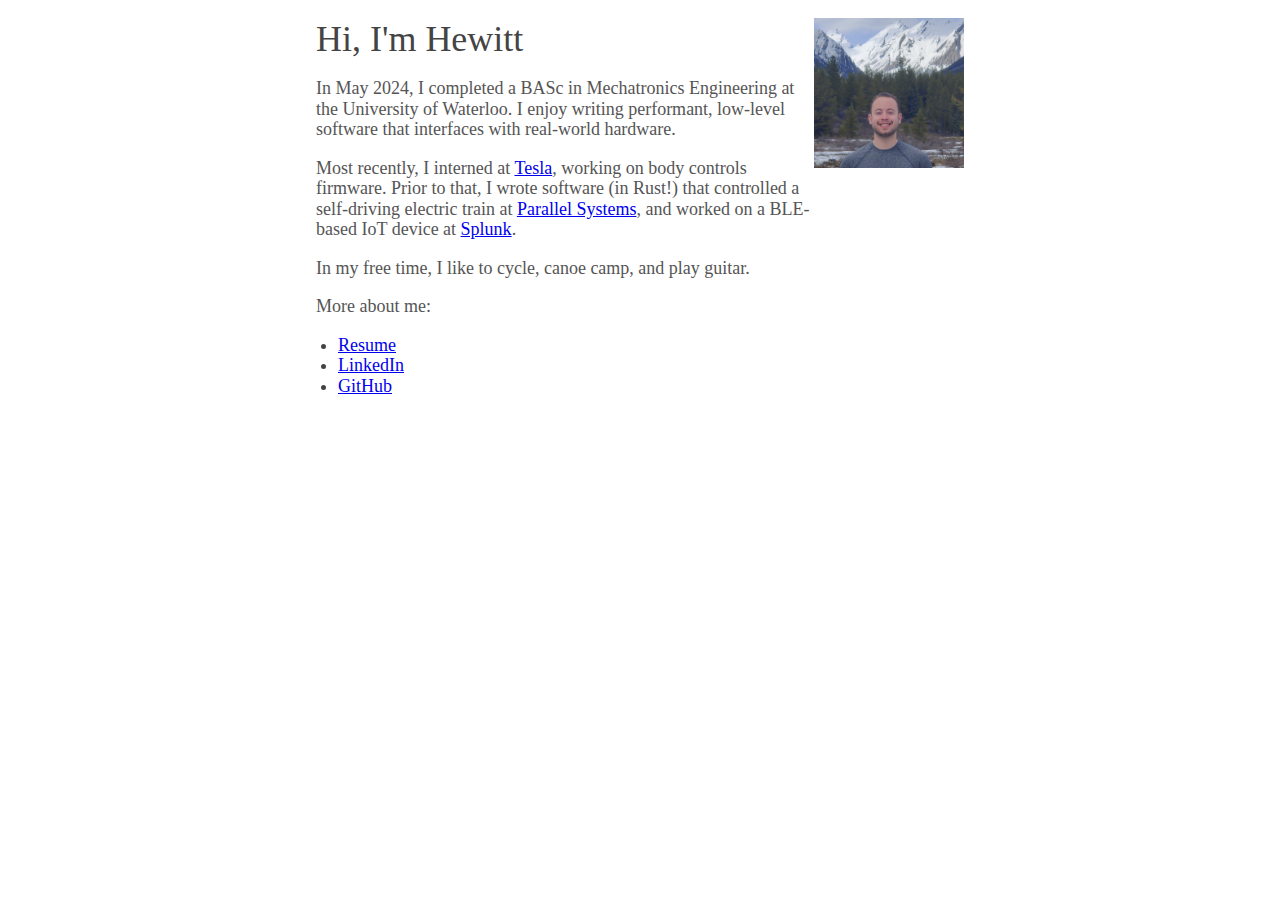
==== index.html @ 0e865435 "graduate" ====
<!doctype html>
<html lang="en">
<head>
<meta charset="UTF-8">
<title>Hewitt McGaughey</title>
<link rel="icon" type="image/png" href="/favicon.ico"/>
<link rel="stylesheet" href="css/splendor.css">
</head>
<body>
    <div class="container">
        <div class="text-content">
            <h3>Hi, I'm Hewitt</h3>
            <p>In May 2024, I completed a BASc in Mechatronics Engineering at the
                University of Waterloo. I enjoy writing performant, low-level software that interfaces with real-world
                hardware.</p>
            <p>Most recently, I interned at <a href="https://www.tesla.com/">Tesla</a>, working on body controls firmware.
                Prior to that, I wrote software (in Rust!) that controlled a self-driving electric train at 
                <a href="https://moveparallel.com/">Parallel Systems</a>, and worked on a BLE-based IoT device at 
                <a href="https://www.splunk.com/">Splunk</a>.</p>
            <p>In my free time, I like to cycle, canoe camp, and play guitar.</p>
            <p>More about me:</p>
            <ul>
                <li><a href="/assets/Hewitt McGaughey Resume.pdf">Resume</a></li>
                <li><a href="https://www.linkedin.com/in/hmcgaughey/">LinkedIn</a></li>
                <li><a href="https://github.com/hewittmcg">GitHub</a></li>
            </ul>
        </div>
        <img src="/assets/me_banff.jpg" alt="Hewitt McGaughey" width="150" height="150">
    </div>

    <!-- <h4>Work Experience</h4>
    <h4>Projects</h4>
    <h4>Education</h4> -->
</body>
</html>
---- css/splendor.css ----
p,
.splendor-p {
  font-size: 1rem;
  margin-bottom: 1.3rem;
}

h1,
.splendor-h1,
h2,
.splendor-h2,
h3,
.splendor-h3,
h4,
.splendor-h4 {
  margin: 1.414rem 0 .5rem;
  font-weight: inherit;
}

h1,
.splendor-h1 {
  margin: 1rem auto 1rem;
  font-size: 3.998rem;
}

h2,
.splendor-h2 {
  margin: 1rem auto 1rem;
  font-size: 2.827rem;
}

h3,
.splendor-h3 {
  margin: 1rem auto 1rem;
  font-size: 1.999rem;
}

h4,
.splendor-h4 {
  margin: 1rem auto 1rem;
  font-size: 1.414rem;
}

h5,
.splendor-h5 {
  margin: 1rem auto 1rem;
  font-size: 1.121rem;
}

h6,
.splendor-h6 {
  margin: 1rem auto 1rem;
  font-size: .88rem;
}

small,
.splendor-small {
  margin: 1rem auto 1rem;
  font-size: .707em;
}

/* https://github.com/mrmrs/fluidity */

img,
canvas,
iframe,
video,
svg,
select,
textarea {
  max-width: 100%;
}

@import url(http://fonts.googleapis.com/css?family=Merriweather:300italic,300);

html {
  font-size: 18px;
  max-width: 100%;
}

body {
  color: #444;
  font-family: 'Merriweather', Georgia, serif;
  margin: 0;
  max-width: 100%;
}

p,
* {
  max-width: 36rem;
}

ul {
  margin: 1rem auto 1rem;
}

li {
  margin-left: -1rem;
  line-height: 1.141;
}

p {
  color: #555;
  height: auto;
  line-height: 1.141;
  margin: 1rem auto 1rem;
}

.container {
  margin: 0 auto 0;
  display: flex;
  align-items: start;
  max-width: 36rem; /* Max combined width for the container and its contents */
}
.container img {
  padding-top: 1rem;
  max-width: 150px; 
  height: auto;
}
.text-content {
  flex: 1;
}
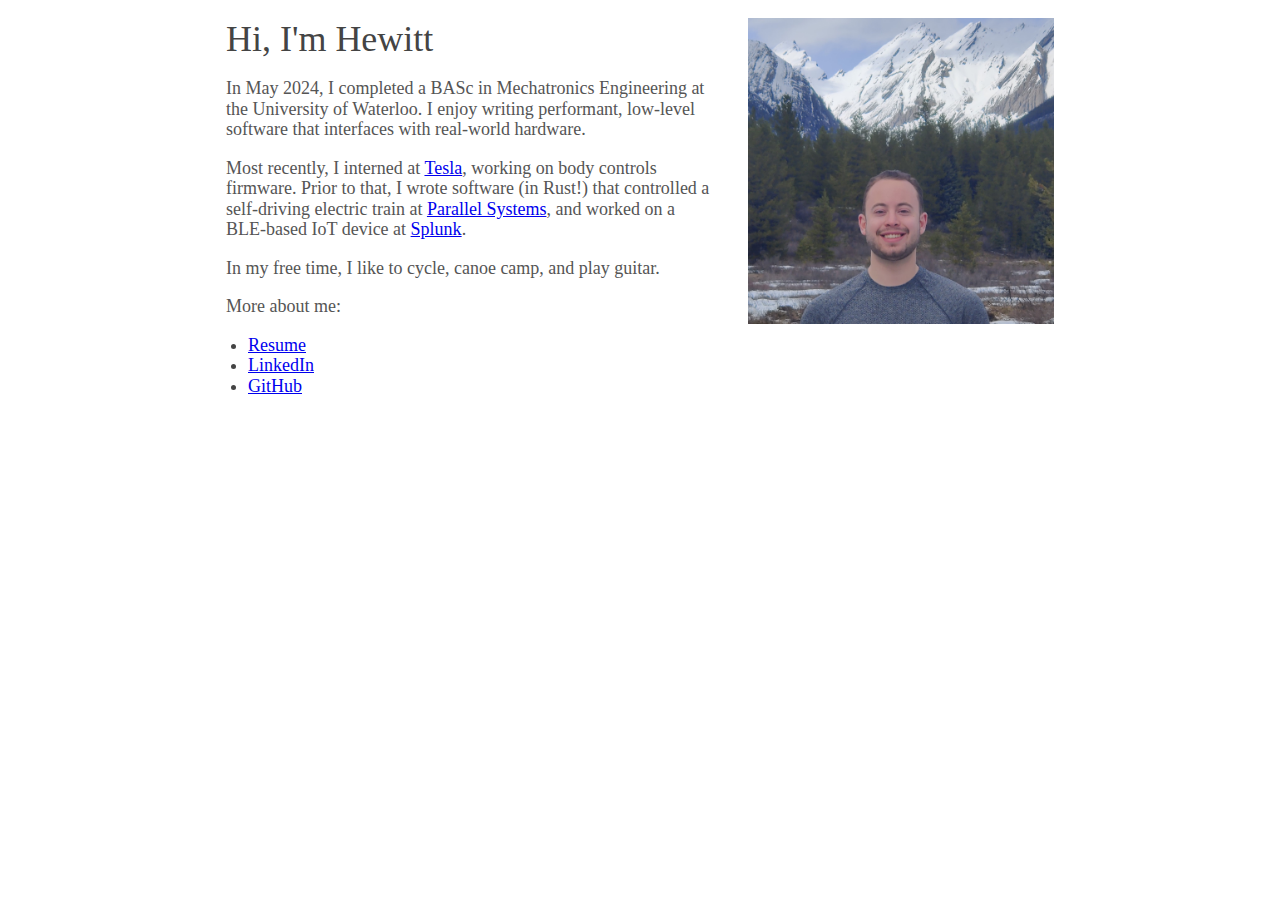
==== commit 333b1c25: "improve formatting" ====
--- a/index.html
+++ b/index.html
@@ -25,7 +25,7 @@
                 <li><a href="https://github.com/hewittmcg">GitHub</a></li>
             </ul>
         </div>
-        <img src="/assets/me_banff.jpg" alt="Hewitt McGaughey" width="150" height="150">
+        <img src="/assets/me_banff.jpg" alt="Hewitt McGaughey">
     </div>
 
     <!-- <h4>Work Experience</h4>
--- a/css/splendor.css
+++ b/css/splendor.css
@@ -109,11 +109,12 @@
   margin: 0 auto 0;
   display: flex;
   align-items: start;
-  max-width: 36rem; /* Max combined width for the container and its contents */
+  max-width: 46rem; /* Max combined width for the container and its contents */
 }
 .container img {
   padding-top: 1rem;
-  max-width: 150px; 
+  padding-left: 2rem;
+  max-width: 17rem;
   height: auto;
 }
 .text-content {
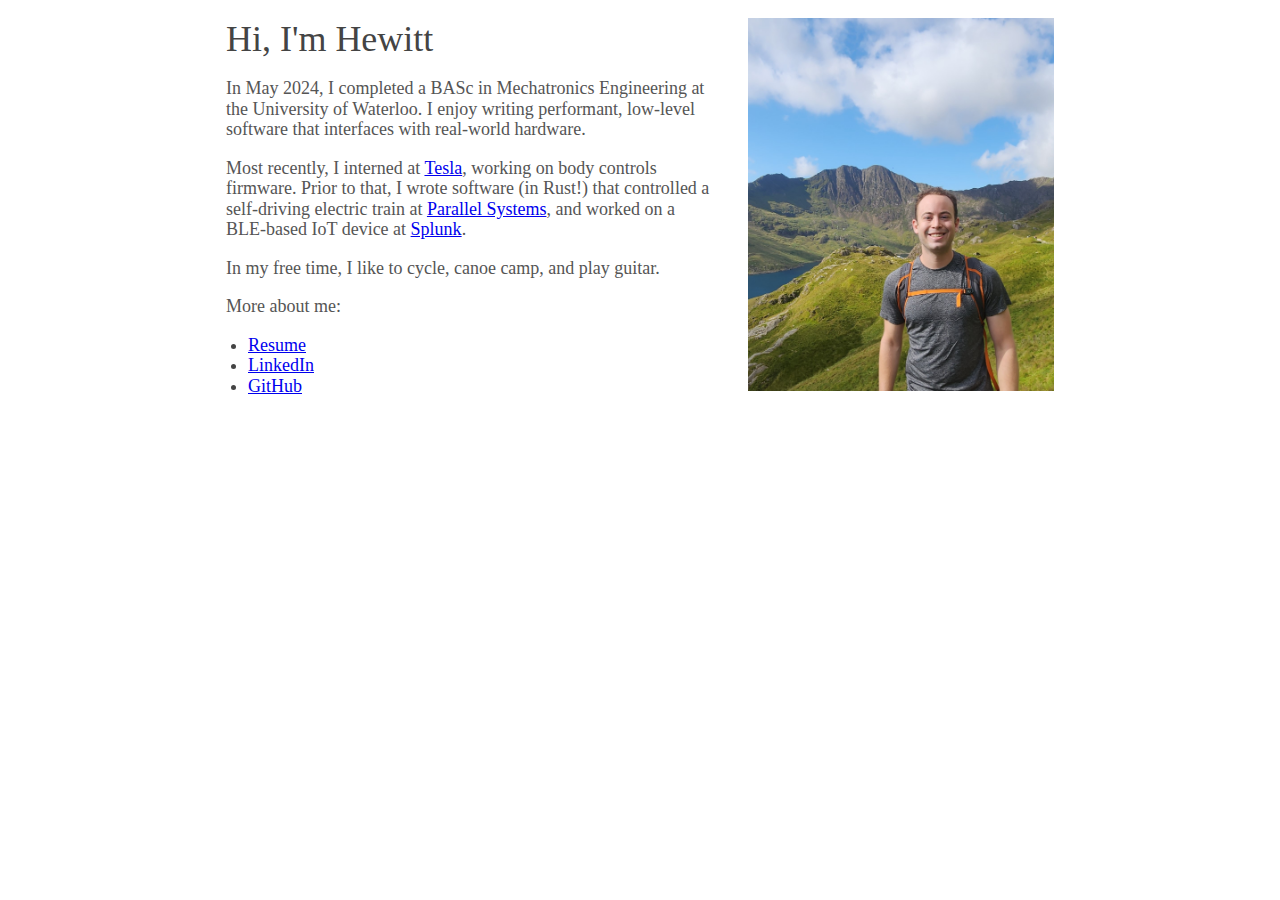
==== commit 420bd79e: "update photo" ====
--- a/index.html
+++ b/index.html
@@ -25,7 +25,7 @@
                 <li><a href="https://github.com/hewittmcg">GitHub</a></li>
             </ul>
         </div>
-        <img src="/assets/me_banff.jpg" alt="Hewitt McGaughey">
+        <img src="/assets/snowdon_2024_cropped.jpg" alt="Hewitt McGaughey">
     </div>
 
     <!-- <h4>Work Experience</h4>
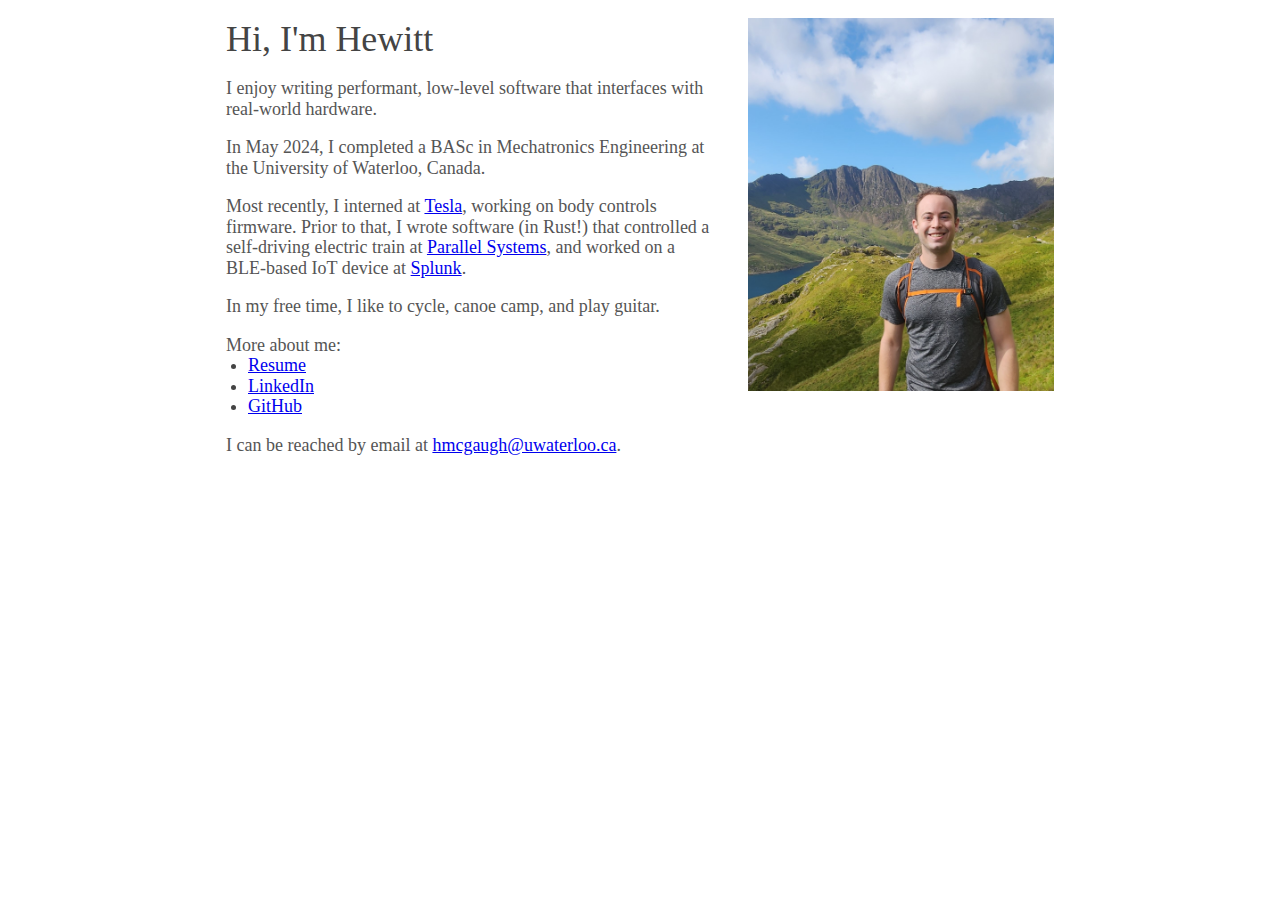
==== commit 9070d892: "rewrite" ====
--- a/index.html
+++ b/index.html
@@ -10,9 +10,9 @@
     <div class="container">
         <div class="text-content">
             <h3>Hi, I'm Hewitt</h3>
+            <p>I enjoy writing performant, low-level software that interfaces with real-world hardware.</p>
             <p>In May 2024, I completed a BASc in Mechatronics Engineering at the
-                University of Waterloo. I enjoy writing performant, low-level software that interfaces with real-world
-                hardware.</p>
+                University of Waterloo, Canada.</p>
             <p>Most recently, I interned at <a href="https://www.tesla.com/">Tesla</a>, working on body controls firmware.
                 Prior to that, I wrote software (in Rust!) that controlled a self-driving electric train at 
                 <a href="https://moveparallel.com/">Parallel Systems</a>, and worked on a BLE-based IoT device at 
@@ -24,12 +24,9 @@
                 <li><a href="https://www.linkedin.com/in/hmcgaughey/">LinkedIn</a></li>
                 <li><a href="https://github.com/hewittmcg">GitHub</a></li>
             </ul>
+            <p>I can be reached by email at <a href="mailto:hmcgaugh@uwaterloo.ca">hmcgaugh@uwaterloo.ca</a>.</p>
         </div>
         <img src="/assets/snowdon_2024_cropped.jpg" alt="Hewitt McGaughey">
     </div>
-
-    <!-- <h4>Work Experience</h4>
-    <h4>Projects</h4>
-    <h4>Education</h4> -->
 </body>
 </html>--- a/css/splendor.css
+++ b/css/splendor.css
@@ -90,7 +90,7 @@
 }
 
 ul {
-  margin: 1rem auto 1rem;
+  margin: -1rem auto 1rem;
 }
 
 li {
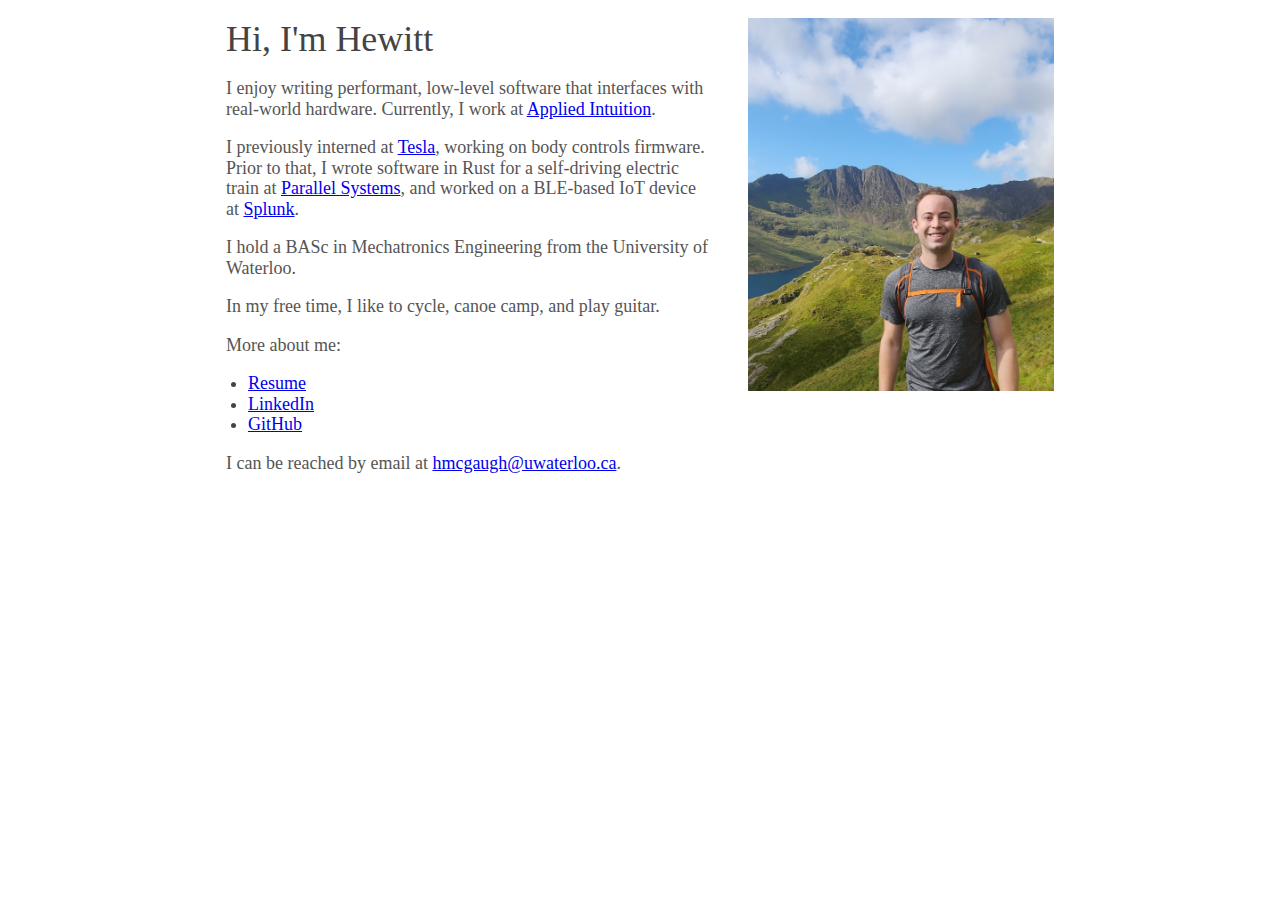
==== commit 580b381e: "job update + phrasing improvement" ====
--- a/index.html
+++ b/index.html
@@ -10,13 +10,15 @@
     <div class="container">
         <div class="text-content">
             <h3>Hi, I'm Hewitt</h3>
-            <p>I enjoy writing performant, low-level software that interfaces with real-world hardware.</p>
-            <p>In May 2024, I completed a BASc in Mechatronics Engineering at the
-                University of Waterloo, Canada.</p>
-            <p>Most recently, I interned at <a href="https://www.tesla.com/">Tesla</a>, working on body controls firmware.
-                Prior to that, I wrote software (in Rust!) that controlled a self-driving electric train at 
+            <p>I enjoy writing performant, low-level software that interfaces with real-world hardware. 
+                Currently, I work at <a href="https://www.appliedintuition.com/">Applied Intuition</a>.</p>
+            
+            <p>I previously interned at <a href="https://www.tesla.com/">Tesla</a>, working on body controls firmware.
+                Prior to that, I wrote software in Rust for a self-driving electric train at 
                 <a href="https://moveparallel.com/">Parallel Systems</a>, and worked on a BLE-based IoT device at 
                 <a href="https://www.splunk.com/">Splunk</a>.</p>
+            <p>I hold a BASc in Mechatronics Engineering from the
+                University of Waterloo.</p>
             <p>In my free time, I like to cycle, canoe camp, and play guitar.</p>
             <p>More about me:</p>
             <ul>
--- a/css/splendor.css
+++ b/css/splendor.css
@@ -90,7 +90,7 @@
 }
 
 ul {
-  margin: -1rem auto 1rem;
+  margin: 1rem auto 1rem;
 }
 
 li {
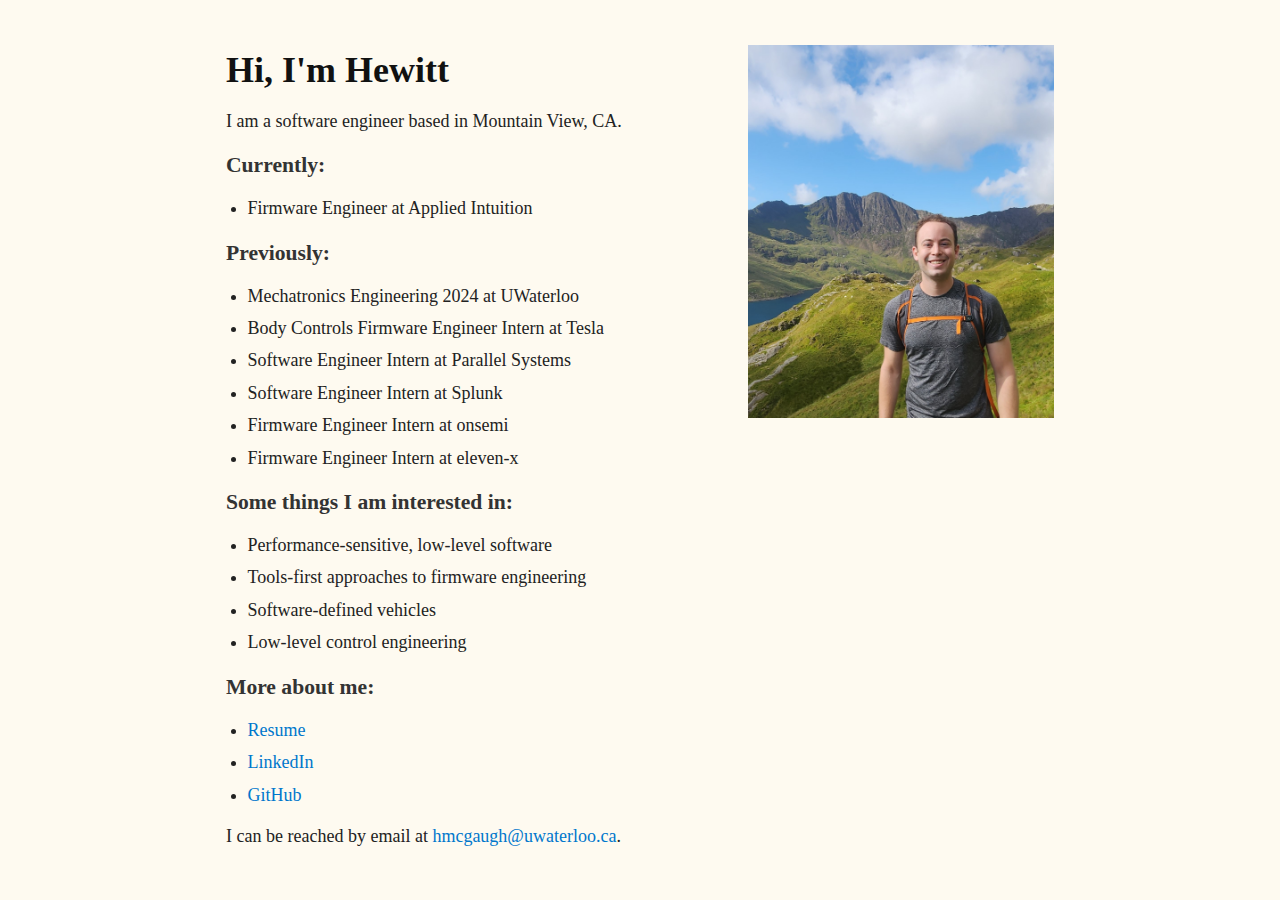
==== commit e86e8ff7: "general rework" ====
--- a/index.html
+++ b/index.html
@@ -10,17 +10,28 @@
     <div class="container">
         <div class="text-content">
             <h3>Hi, I'm Hewitt</h3>
-            <p>I enjoy writing performant, low-level software that interfaces with real-world hardware. 
-                Currently, I work at <a href="https://www.appliedintuition.com/">Applied Intuition</a>.</p>
-            
-            <p>I previously interned at <a href="https://www.tesla.com/">Tesla</a>, working on body controls firmware.
-                Prior to that, I wrote software in Rust for a self-driving electric train at 
-                <a href="https://moveparallel.com/">Parallel Systems</a>, and worked on a BLE-based IoT device at 
-                <a href="https://www.splunk.com/">Splunk</a>.</p>
-            <p>I hold a BASc in Mechatronics Engineering from the
-                University of Waterloo.</p>
-            <p>In my free time, I like to cycle, canoe camp, and play guitar.</p>
-            <p>More about me:</p>
+            <p>I am a software engineer based in Mountain View, CA.</p>
+            <h5>Currently:</h5>
+            <ul>
+                <li>Firmware Engineer at Applied Intuition</li>
+            </ul>
+            <h5>Previously:</h5>
+            <ul>
+                <li>Mechatronics Engineering 2024 at UWaterloo</li>
+                <li>Body Controls Firmware Engineer Intern at Tesla</li>
+                <li>Software Engineer Intern at Parallel Systems</li>
+                <li>Software Engineer Intern at Splunk</li>
+                <li>Firmware Engineer Intern at onsemi</li>
+                <li>Firmware Engineer Intern at eleven-x</li>
+            </ul>
+            <h5>Some things I am interested in:</h5>
+            <ul>
+                <li>Performance-sensitive, low-level software</li>
+                <li>Tools-first approaches to firmware engineering</li>
+                <li>Software-defined vehicles</li>
+                <li>Low-level control engineering</li>
+            </ul>
+            <h5>More about me:</h5>
             <ul>
                 <li><a href="/assets/Hewitt McGaughey Resume.pdf">Resume</a></li>
                 <li><a href="https://www.linkedin.com/in/hmcgaughey/">LinkedIn</a></li>
--- a/css/splendor.css
+++ b/css/splendor.css
@@ -1,7 +1,9 @@
 p,
 .splendor-p {
   font-size: 1rem;
-  margin-bottom: 1.3rem;
+  margin-bottom: 1rem;
+  line-height: 1.3; /* Reduced line height */
+  color: #222; /* Darkened font color */
 }
 
 h1,
@@ -12,53 +14,46 @@
 .splendor-h3,
 h4,
 .splendor-h4 {
-  margin: 1.414rem 0 .5rem;
-  font-weight: inherit;
+  margin: 1.2rem 0 0.5rem;
+  font-weight: bold;
+  line-height: 1.2; /* Reduced line height */
+  color: #111; /* Darker color for headings */
 }
 
 h1,
 .splendor-h1 {
-  margin: 1rem auto 1rem;
-  font-size: 3.998rem;
+  font-size: 3.2rem;
 }
 
 h2,
 .splendor-h2 {
-  margin: 1rem auto 1rem;
-  font-size: 2.827rem;
+  font-size: 2.4rem;
 }
 
 h3,
 .splendor-h3 {
-  margin: 1rem auto 1rem;
-  font-size: 1.999rem;
+  font-size: 2rem;
 }
 
 h4,
 .splendor-h4 {
-  margin: 1rem auto 1rem;
-  font-size: 1.414rem;
+  font-size: 1.5rem;
 }
 
 h5,
 .splendor-h5 {
   margin: 1rem auto 1rem;
-  font-size: 1.121rem;
-}
-
-h6,
-.splendor-h6 {
-  margin: 1rem auto 1rem;
-  font-size: .88rem;
+  font-size: 1.2rem; /* Slightly larger than body text */
+  font-weight: bold; /* Emphasize the subheading */
+  color: #333; /* Slightly darker to make it stand out */
+  line-height: 1.3; /* Adjust line-height for better spacing */
 }
 
 small,
 .splendor-small {
-  margin: 1rem auto 1rem;
-  font-size: .707em;
+  font-size: 0.875rem;
+  color: #666;
 }
-
-/* https://github.com/mrmrs/fluidity */
 
 img,
 canvas,
@@ -68,9 +63,10 @@
 select,
 textarea {
   max-width: 100%;
+  height: auto;
 }
 
-@import url(http://fonts.googleapis.com/css?family=Merriweather:300italic,300);
+@import url('https://fonts.googleapis.com/css?family=Merriweather:300,400,700&display=swap');
 
 html {
   font-size: 18px;
@@ -78,8 +74,9 @@
 }
 
 body {
-  color: #444;
+  color: #222; /* Darkened body font color */
   font-family: 'Merriweather', Georgia, serif;
+  background-color: #fefaf0;
   margin: 0;
   max-width: 100%;
 }
@@ -90,33 +87,69 @@
 }
 
 ul {
-  margin: 1rem auto 1rem;
+  margin: 1rem auto;
+  padding-left: 1.2rem;
+  line-height: 1.3; /* Reduced line height for lists */
 }
 
 li {
-  margin-left: -1rem;
-  line-height: 1.141;
+  margin-bottom: 0.5rem;
+  line-height: 1.3; /* Reduced line height */
 }
 
 p {
-  color: #555;
+  color: #222; /* Darkened paragraph text */
   height: auto;
-  line-height: 1.141;
-  margin: 1rem auto 1rem;
+  margin: 1rem auto;
+  line-height: 1.3; /* Reduced line height for paragraphs */
 }
 
 .container {
-  margin: 0 auto 0;
+  margin: 0 auto;
   display: flex;
   align-items: start;
-  max-width: 46rem; /* Max combined width for the container and its contents */
+  max-width: 46rem;
+  padding: 1.5rem;
 }
+
 .container img {
   padding-top: 1rem;
   padding-left: 2rem;
   max-width: 17rem;
   height: auto;
 }
+
 .text-content {
   flex: 1;
-}+  padding-right: 1.5rem;
+}
+
+a {
+  color: #0077cc;
+  text-decoration: none;
+}
+
+a:hover {
+  text-decoration: underline;
+}
+
+/* Small screen optimization */
+@media (max-width: 768px) {
+  h1 {
+    font-size: 2.5rem;
+  }
+  h2 {
+    font-size: 2rem;
+  }
+  .container {
+    flex-direction: column;
+    padding: 1rem;
+  }
+  .container img {
+    padding-left: 0;
+    margin-bottom: 1rem;
+  }
+  .text-content {
+    padding-right: 0;
+  }
+}
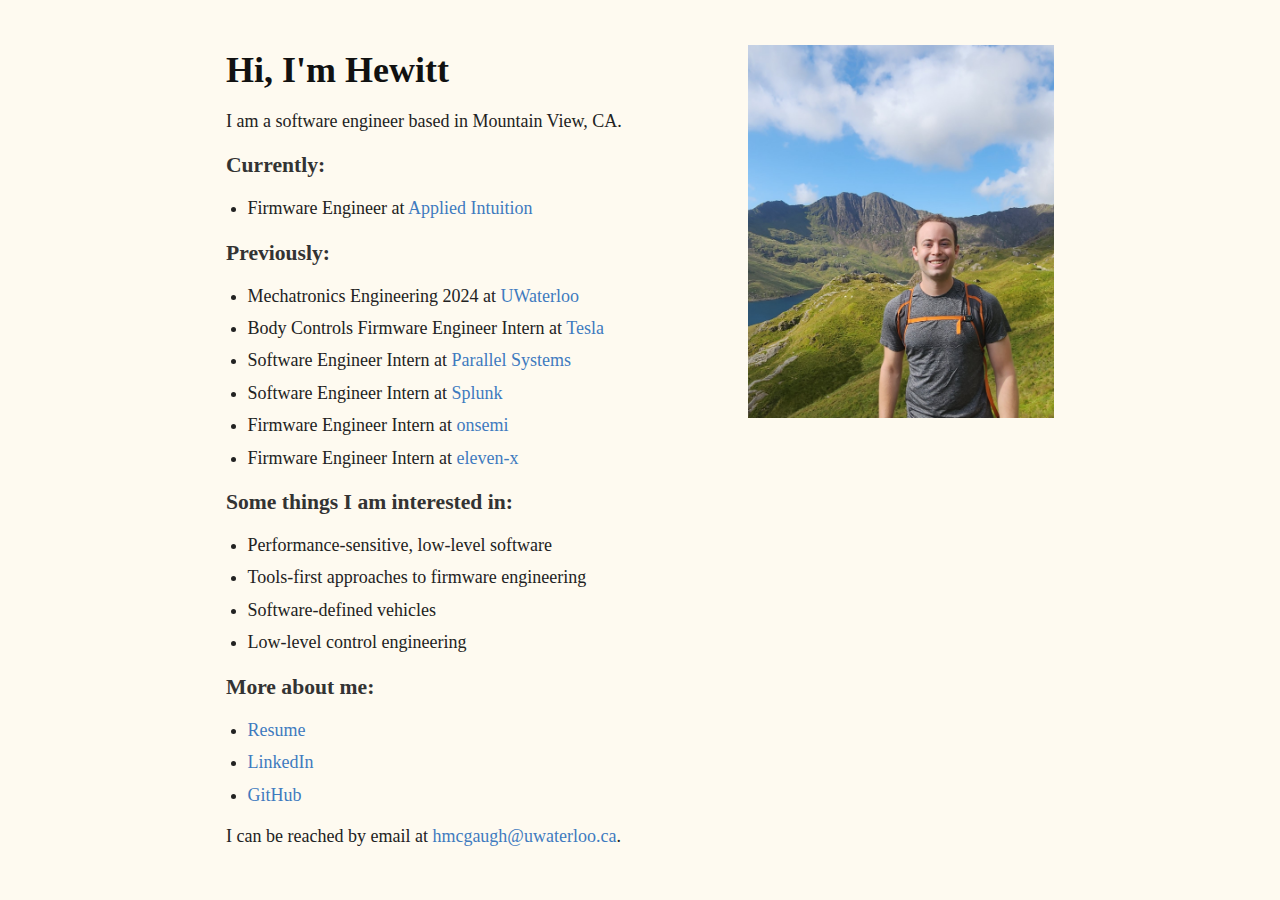
==== commit fae183e7: "add back job hyperlinks, tweak hyperlink colour" ====
--- a/index.html
+++ b/index.html
@@ -13,16 +13,16 @@
             <p>I am a software engineer based in Mountain View, CA.</p>
             <h5>Currently:</h5>
             <ul>
-                <li>Firmware Engineer at Applied Intuition</li>
+                <li>Firmware Engineer at <a href="https://www.appliedintuition.com" target="_blank">Applied Intuition</a></li>
             </ul>
             <h5>Previously:</h5>
             <ul>
-                <li>Mechatronics Engineering 2024 at UWaterloo</li>
-                <li>Body Controls Firmware Engineer Intern at Tesla</li>
-                <li>Software Engineer Intern at Parallel Systems</li>
-                <li>Software Engineer Intern at Splunk</li>
-                <li>Firmware Engineer Intern at onsemi</li>
-                <li>Firmware Engineer Intern at eleven-x</li>
+                <li>Mechatronics Engineering 2024 at <a href="https://uwaterloo.ca" target="_blank">UWaterloo</a></li>
+                <li>Body Controls Firmware Engineer Intern at <a href="https://www.tesla.com" target="_blank">Tesla</a></li>
+                <li>Software Engineer Intern at <a href="https://www.moveparallel.com" target="_blank">Parallel Systems</a></li>
+                <li>Software Engineer Intern at <a href="https://www.splunk.com" target="_blank">Splunk</a></li>
+                <li>Firmware Engineer Intern at <a href="https://www.onsemi.com" target="_blank">onsemi</a></li>
+                <li>Firmware Engineer Intern at <a href="https://eleven-x.com" target="_blank">eleven-x</a></li>
             </ul>
             <h5>Some things I am interested in:</h5>
             <ul>
@@ -34,12 +34,12 @@
             <h5>More about me:</h5>
             <ul>
                 <li><a href="/assets/Hewitt McGaughey Resume.pdf">Resume</a></li>
-                <li><a href="https://www.linkedin.com/in/hmcgaughey/">LinkedIn</a></li>
-                <li><a href="https://github.com/hewittmcg">GitHub</a></li>
+                <li><a href="https://www.linkedin.com/in/hmcgaughey/" target="_blank">LinkedIn</a></li>
+                <li><a href="https://github.com/hewittmcg" target="_blank">GitHub</a></li>
             </ul>
             <p>I can be reached by email at <a href="mailto:hmcgaugh@uwaterloo.ca">hmcgaugh@uwaterloo.ca</a>.</p>
         </div>
         <img src="/assets/snowdon_2024_cropped.jpg" alt="Hewitt McGaughey">
     </div>
 </body>
-</html>+</html>
--- a/css/splendor.css
+++ b/css/splendor.css
@@ -125,7 +125,7 @@
 }
 
 a {
-  color: #0077cc;
+  color: #3f7bbf;
   text-decoration: none;
 }
 
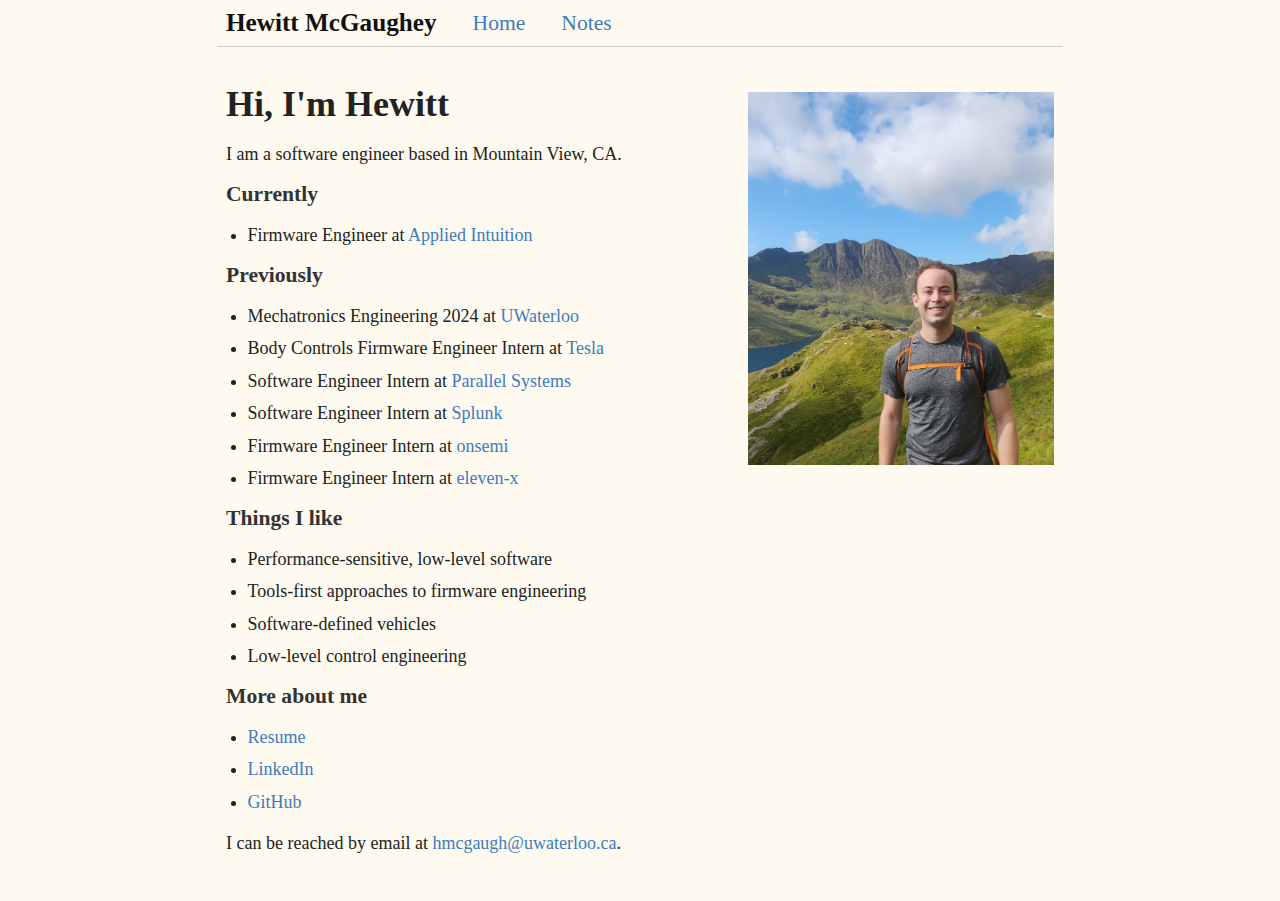
==== commit 84ce2a5b: "add header, notes section, restaurant recommendation list" ====
--- a/index.html
+++ b/index.html
@@ -7,15 +7,21 @@
 <link rel="stylesheet" href="css/splendor.css">
 </head>
 <body>
+    <nav class="nav-bar">
+        <span class="nav-title">Hewitt McGaughey</span>
+        <a href="index.html" class="nav-link">Home</a>
+        <a href="notes.html" class="nav-link">Notes</a>
+    </nav>
+
     <div class="container">
         <div class="text-content">
             <h3>Hi, I'm Hewitt</h3>
             <p>I am a software engineer based in Mountain View, CA.</p>
-            <h5>Currently:</h5>
+            <h5>Currently</h5>
             <ul>
                 <li>Firmware Engineer at <a href="https://www.appliedintuition.com" target="_blank">Applied Intuition</a></li>
             </ul>
-            <h5>Previously:</h5>
+            <h5>Previously</h5>
             <ul>
                 <li>Mechatronics Engineering 2024 at <a href="https://uwaterloo.ca" target="_blank">UWaterloo</a></li>
                 <li>Body Controls Firmware Engineer Intern at <a href="https://www.tesla.com" target="_blank">Tesla</a></li>
@@ -24,14 +30,14 @@
                 <li>Firmware Engineer Intern at <a href="https://www.onsemi.com" target="_blank">onsemi</a></li>
                 <li>Firmware Engineer Intern at <a href="https://eleven-x.com" target="_blank">eleven-x</a></li>
             </ul>
-            <h5>Some things I am interested in:</h5>
+            <h5>Things I like</h5>
             <ul>
                 <li>Performance-sensitive, low-level software</li>
                 <li>Tools-first approaches to firmware engineering</li>
                 <li>Software-defined vehicles</li>
                 <li>Low-level control engineering</li>
             </ul>
-            <h5>More about me:</h5>
+            <h5>More about me</h5>
             <ul>
                 <li><a href="/assets/Hewitt McGaughey Resume.pdf">Resume</a></li>
                 <li><a href="https://www.linkedin.com/in/hmcgaughey/" target="_blank">LinkedIn</a></li>
--- a/css/splendor.css
+++ b/css/splendor.css
@@ -11,7 +11,9 @@
 h2,
 .splendor-h2,
 h3,
-.splendor-h3,
+.splendor-h3 {
+  margin: 0.5rem 0 0.5rem; /* Reduced top margin */
+}
 h4,
 .splendor-h4 {
   margin: 1.2rem 0 0.5rem;
@@ -46,7 +48,7 @@
   font-size: 1.2rem; /* Slightly larger than body text */
   font-weight: bold; /* Emphasize the subheading */
   color: #333; /* Slightly darker to make it stand out */
-  line-height: 1.3; /* Adjust line-height for better spacing */
+  line-height: 1; /* Adjust line-height for better spacing */
 }
 
 small,
@@ -133,6 +135,36 @@
   text-decoration: underline;
 }
 
+/* Navigation bar styles */
+.nav-bar {
+  background-color: #fefaf0;
+  padding: 0.5rem;
+  text-align: left;
+  border-bottom: 1px solid #ccc;
+  max-width: 46rem;
+  margin: 0 auto;
+  display: flex;
+  align-items: center; /* Align items vertically */
+}
+
+.nav-title {
+  font-size: 1.4rem;
+  font-weight: bold;
+  color: #111;
+  margin-right: 2rem;
+}
+
+.nav-link {
+  margin-right: 2rem;
+  color: #3f7bbf;
+  text-decoration: none;
+  font-size: 1.2rem;
+}
+
+.nav-link:hover {
+  text-decoration: underline;
+}
+
 /* Small screen optimization */
 @media (max-width: 768px) {
   h1 {
